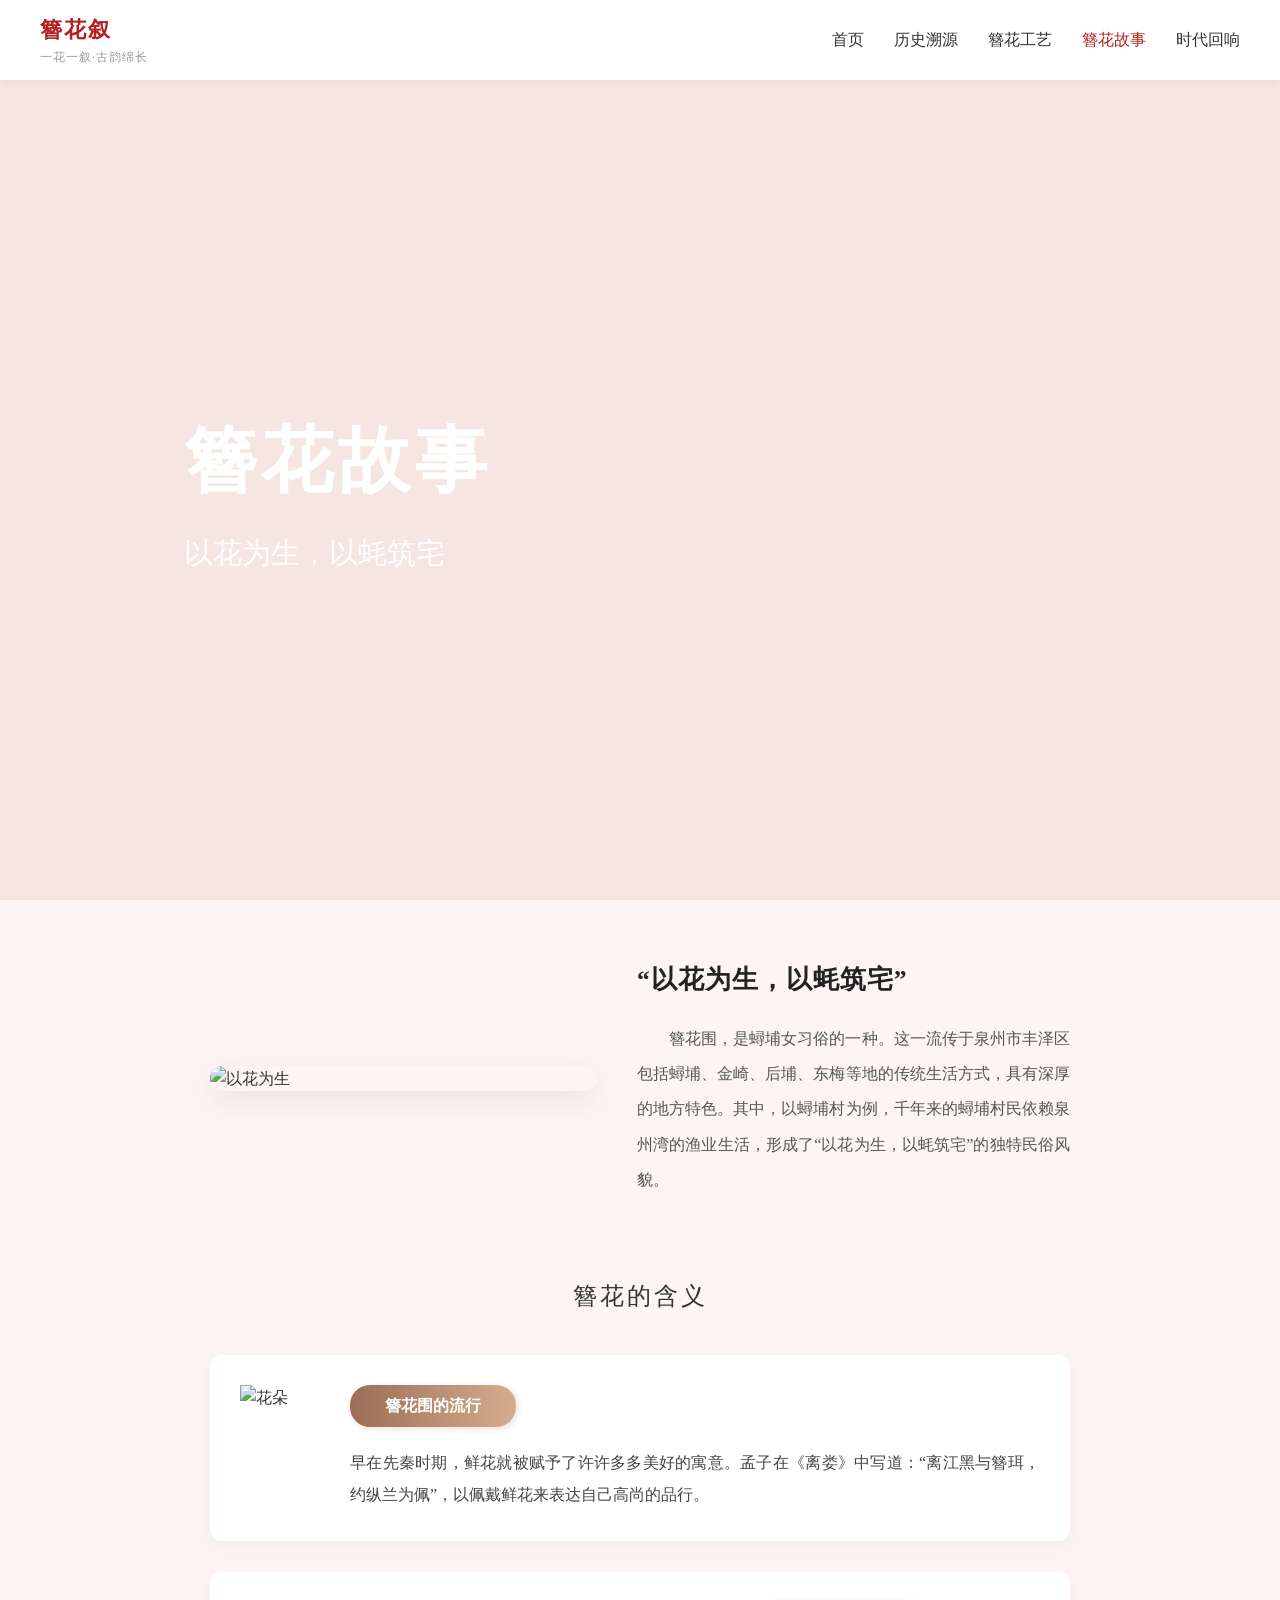
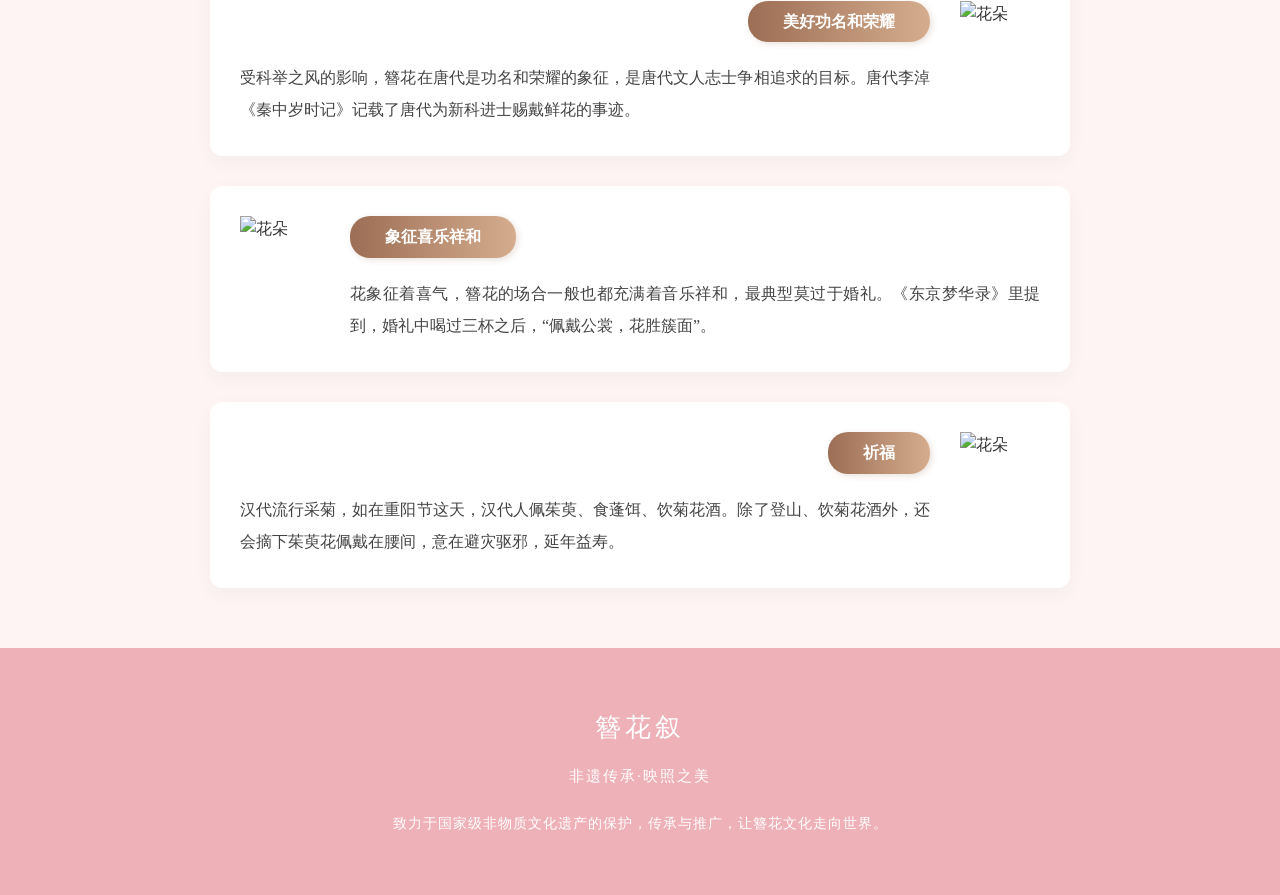
==== inheritor.html @ c37d75ae "Add files via upload" ====
<!DOCTYPE html>
<html lang="zh-CN">
<head>
    <meta charset="UTF-8">
    <meta name="viewport" content="width=device-width, initial-scale=1.0">
    <title>簪花故事 - 簪花叙</title>
    <link rel="stylesheet" href="style.css">
</head>
<body class="page-inheritor">
    <!-- ================= 顶部导航栏 ================= -->
    <header class="top-nav">
        <div class="nav-container">
            <div class="logo-area">
                <div class="logo-text">
                    <h1>簪花叙</h1>
                    <span>一花一叙·古韵绵长</span>
                </div>
            </div>
            <nav class="nav-links">
                <a href="index.html">首页</a>
                <a href="history.html">历史溯源</a>
                <a href="process.html">簪花工艺</a>
                <a href="inheritor.html" class="active">簪花故事</a>
                <a href="gallery.html">时代回响</a>
            </nav>
        </div>
    </header>

    <!-- ================= 首屏主视觉 (Hero) ================= -->
    <section class="hero-section">
        <div class="hero-bg"></div>
        <div class="hero-content">
            <div class="hero-text">
                <h1>簪花故事</h1>
                <h2>以花为生，以蚝筑宅</h2>
            </div>
        </div>
    </section>

    <!-- ================= 簪花故事主内容区 ================= -->
    <div class="story-container">
        <!-- 顶部介绍区 (左图右文) -->
        <div class="story-intro">
            <div class="intro-img">
                <img src="images/以花为生.jpg" alt="以花为生">
            </div>
            <div class="intro-text">
                <h2>“以花为生，以蚝筑宅”</h2>
                <p>簪花围，是蟳埔女习俗的一种。这一流传于泉州市丰泽区包括蟳埔、金崎、后埔、东梅等地的传统生活方式，具有深厚的地方特色。其中，以蟳埔村为例，千年来的蟳埔村民依赖泉州湾的渔业生活，形成了“以花为生，以蚝筑宅”的独特民俗风貌。</p>
            </div>
        </div>

        <!-- 中间居中标题（改用独立类 story-subtitle） -->
        <h2 class="story-subtitle">簪花的含义</h2>

        <!-- 含义卡片列表（仅一层 meaning-list） -->
        <div class="meaning-list">
            <!-- 卡片 1 -->
            <div class="meaning-card">
                <div class="card-content">
                    <div class="card-icon">
                        <img src="images/花1.jpg" alt="花朵">
                    </div>
                    <div class="card-text">
                        <div class="card-badge">簪花围的流行</div>
                        <p>早在先秦时期，鲜花就被赋予了许许多多美好的寓意。孟子在《离娄》中写道：“离江黑与簪珥，约纵兰为佩”，以佩戴鲜花来表达自己高尚的品行。</p>
                    </div>
                </div>
            </div>

            <!-- 卡片 2 -->
            <div class="meaning-card">
                <div class="card-content">
                    <div class="card-icon">
                        <img src="images/花2.jpg" alt="花朵">
                    </div>
                    <div class="card-text">
                        <div class="card-badge">美好功名和荣耀</div>
                        <p>受科举之风的影响，簪花在唐代是功名和荣耀的象征，是唐代文人志士争相追求的目标。唐代李淖《秦中岁时记》记载了唐代为新科进士赐戴鲜花的事迹。</p>
                    </div>
                </div>
            </div>

            <!-- 卡片 3 -->
            <div class="meaning-card">
                <div class="card-content">
                    <div class="card-icon">
                        <img src="images/花1.jpg" alt="花朵">
                    </div>
                    <div class="card-text">
                        <div class="card-badge">象征喜乐祥和</div>
                        <p>花象征着喜气，簪花的场合一般也都充满着音乐祥和，最典型莫过于婚礼。《东京梦华录》里提到，婚礼中喝过三杯之后，“佩戴公裳，花胜簇面”。</p>
                    </div>
                </div>
            </div>

            <!-- 卡片 4 -->
            <div class="meaning-card">
                <div class="card-content">
                    <div class="card-icon">
                        <img src="images/花2.jpg" alt="花朵">
                    </div>
                    <div class="card-text">
                        <div class="card-badge">祈福</div>
                        <p>汉代流行采菊，如在重阳节这天，汉代人佩茱萸、食蓬饵、饮菊花酒。除了登山、饮菊花酒外，还会摘下茱萸花佩戴在腰间，意在避灾驱邪，延年益寿。</p>
                    </div>
                </div>
            </div>
        </div>
    </div>
    <!-- .story-container 到此闭合 -->

    <!-- ================= 底部信息栏 ================= -->
    <footer class="normal-footer">
        <div class="footer-inner">
            <h2 class="footer-logo">簪花叙</h2>
            <p class="footer-slogan">非遗传承·映照之美</p>
            <p class="footer-copy">致力于国家级非物质文化遗产的保护，传承与推广，让簪花文化走向世界。</p>
        </div>
    </footer>
</body>
</html>
---- style.css ----
/* ================= 根变量 ================= */
:root {
    --primary-red: #b32222;
    --primary-hover: #8c1a1a;
    --bg-page: #fdfbf7;
    --bg-light: #f9f5ef;
    --text-main: #333333;
    --text-light: #666666;
    --border-color: #e8dcc8;
    --placeholder-gray: #e0e0e0;
}

/* ================= 全局重置 ================= */
*,
*::before,
*::after {
    margin: 0;
    padding: 0;
    box-sizing: border-box;
}

body {
    background-color: var(--bg-page);
    color: var(--text-main);
    line-height: 1.6;
    height: 100vh;
    overflow-y: scroll;
    scroll-snap-type: y mandatory;
    scroll-behavior: smooth;
}

/* 隐藏滚动条 */
body::-webkit-scrollbar,
html::-webkit-scrollbar {
    display: none;
}
body,
html {
    -ms-overflow-style: none;
    scrollbar-width: none;
}

a {
    text-decoration: none;
    color: inherit;
}
ul {
    list-style: none;
}

.placeholder-img {
    background-color: var(--placeholder-gray);
    border-radius: 8px;
    overflow: hidden;
}

/* ================= 页面专属背景（隔离，避免互相覆盖） ================= */
body.page-history {
    background-color: #fcf6f6;
    color: #333;
}
body.page-process {
    background-color: #fef8f8;
    line-height: 1.8;
}
body.page-inheritor {
    background-color: #fef4f4;
}
body.page-gallery {
    background-color: #fdfbf7;
}

/* ================= 顶部导航栏 ================= */
.top-nav {
    position: fixed;
    top: 0;
    left: 0;
    width: 100%;
    background-color: #fff;
    box-shadow: 0 2px 10px rgba(0, 0, 0, 0.05);
    z-index: 1000;
}

.nav-container {
    max-width: 1400px;
    margin: 0 auto;
    height: 80px;
    display: flex;
    justify-content: space-between;
    align-items: center;
    padding: 0 40px;
}

.logo-area {
    display: flex;
    align-items: center;
    gap: 12px;
}

.logo-text h1 {
    font-size: 1.4rem;
    color: var(--primary-red);
    letter-spacing: 2px;
    font-family: 'STXingkai', 'KaiTi', serif;
}
.logo-text span {
    font-size: 0.75rem;
    color: #999;
    display: block;
    letter-spacing: 1px;
}

.nav-links {
    display: flex;
    gap: 30px;
}
.nav-links a {
    font-size: 1rem;
    color: #333;
    transition: color 0.3s;
    position: relative;
}
.nav-links a:hover,
.nav-links a.active {
    color: var(--primary-red);
}
.nav-links a::after {
    content: '';
    position: absolute;
    bottom: -5px;
    left: 50%;
    transform: translateX(-50%);
    width: 0;
    height: 2px;
    background-color: var(--primary-red);
    transition: width 0.3s;
}
.nav-links a:hover::after {
    width: 100%;
}

/* ============ 通用首屏 ============ */
.hero-section {
    height: 100vh;
    width: 100%;
    position: relative;
    padding-top: 80px;
    display: flex;
    align-items: center;
    background-color: #f5e6e1;
    overflow: hidden;
}
.hero-bg {
    position: absolute;
    top: 0;
    left: 0;
    width: 100%;
    height: 100%;
    background-size: cover;
    background-position: center;
    z-index: 1;
}
.hero-content {
    position: relative;
    z-index: 2;
    max-width: 1400px;
    margin: 0 auto;
    width: 100%;
    padding: 0 40px;
}
.hero-text {
    max-width: 500px;
    margin-left: 12%;
}
.hero-text h1 {
    font-size: 4.5rem;
    color: #ffffff;
    letter-spacing: 5px;
    margin-bottom: 10px;
    font-family: 'STXingkai', 'KaiTi', serif;
}
.hero-text h2 {
    font-size: 1.8rem;
    color: #ffffff;
    font-weight: normal;
}

/* ============ 各页面背景 ============ */
.page-index .hero-bg {
    background-image: url('images/首页.jpg');
}
.page-history .hero-bg {
    background-image: url('images/历史溯源.jpg');
}
.page-process .hero-bg {
    background-image: url('images/簪花工艺.jpg');
}
.page-inheritor .hero-bg {
    background-image: url('images/簪花故事.jpg');
}
.page-gallery .hero-bg {
    background-image: url('images/时代回响.jpg');
}

/* ================= 通用模块布局 ================= */
.section-container {
    max-width: 1200px;
    margin: 0 auto;
    padding: 30px 20px 100px 20px;
}
.bg-light {
    background-color: var(--bg-light);
    max-width: 100%;
}

/* 菱形装饰标题（通用） */
.section-title {
    display: flex;
    align-items: center;
    justify-content: center;
    gap: 15px;
    margin-bottom: 60px;
}
.section-header .section-title.left-align {
    justify-content: flex-start;
    margin-bottom: 40px;
}
.section-title h2 {
    margin: 0;
    font-size: 2rem;
    color: var(--text-main);
    letter-spacing: 3px;
    font-weight: normal;
}
.deco-line {
    width: 80px;
    height: 1px;
    background-color: var(--border-color);
    position: relative;
}
.deco-line::after {
    content: '◇';
    position: absolute;
    top: 50%;
    color: var(--border-color);
    font-size: 14px;
    transform: translateY(-50%);
}
.section-title .deco-line:first-child::after {
    right: 0;
}
.section-title .deco-line:last-child::after {
    left: 0;
}

/* 通用 section-header（仅用于首页/历史页等非 gallery 区） */
.section-header {
    display: flex;
    justify-content: space-between;
    align-items: flex-end;
}
.more-link {
    color: var(--primary-red);
    font-size: 0.95rem;
    margin-bottom: 40px;
}
.more-link:hover {
    text-decoration: underline;
}

/* ================= 首页：画面 A 簪花展示 ================= */
.display-section {
    display: flex;
    flex-direction: column;
    justify-content: center;
    align-items: center;
    min-height: 100vh;
    padding: 100px 20px 60px;
    background-color: #fcfbf9;
    scroll-snap-align: start;
}
.display-text {
    width: 100%;
    max-width: 1000px;
    margin-bottom: 50px;
    padding-left: 20px;
    border-left: 3px solid #d8a7b1;
}
.display-text p {
    font-size: 1.4rem;
    color: #333;
    line-height: 2;
    letter-spacing: 1px;
}
.display-images {
    display: flex;
    justify-content: space-between;
    gap: 40px;
    width: 100%;
    max-width: 1000px;
}
.display-box {
    flex: 1;
    height: 300px;
    background-color: #fff;
    border: 1px solid #e0e0e0;
    box-shadow: 0 10px 25px rgba(0, 0, 0, 0.03);
    overflow: hidden;
    transition: transform 0.3s;
}
.display-box:hover {
    transform: translateY(-5px);
}
.display-box img {
    width: 100%;
    height: 100%;
    object-fit: cover;
}

/* ================= 首页：画面 B 簪花简介 ================= */
.intro-section {
    min-height: 100vh;
    display: flex;
    flex-direction: column;
    justify-content: center;
    padding: 100px 20px 60px;
    background-color: #fcfbf9;
    scroll-snap-align: start;
}
.intro-content {
    display: flex;
    justify-content: center;
    align-items: center;
    gap: 60px;
    width: 100%;
    max-width: 1000px;
    margin: 0 auto;
}
.intro-section .intro-text {
    flex: 1.2;
    background-color: rgba(255, 255, 255, 0.6);
    padding: 40px;
    border-radius: 12px;
    backdrop-filter: blur(5px);
}
.intro-section .intro-text p {
    font-size: 1.15rem;
    color: #444;
    line-height: 2.2;
    text-align: justify;
    text-indent: 2em;
    border-left: 4px solid var(--primary-red);
    padding-left: 20px;
}
.intro-section .intro-img {
    flex: 0.3;
    max-width: 280px;
    display: flex;
    justify-content: flex-end;
    align-items: center;
}
.intro-section .intro-img img {
    width: 100%;
    height: auto;
    display: block;
    border-radius: 12px;
    box-shadow: 0 10px 30px rgba(0, 0, 0, 0.12);
}

/* ================= 历史溯源页面 ================= */

/* 页面统一大标题 */
.main-title {
    font-size: 2.2rem;
    font-weight: normal;
    color: #222;
    margin-bottom: 40px;
    letter-spacing: 2px;
    padding: 0 20px;
}

/* 历史渊源 */
.origin-wrap {
    max-width: 1200px;
    margin: 0 auto 80px auto;
    display: grid;
    grid-template-columns: 1fr 320px;
    gap: 40px;
    padding: 0 20px;
    align-items: start;
}
.origin-text p {
    font-size: 1.35rem;
    line-height: 2;
    color: #333;
}
.origin-pic {
    text-align: center;
}
.origin-pic img {
    width: 100%;
    border-radius: 4px;
}
.pic-desc {
    display: block;
    margin-top: 14px;
    color: #222;
    font-size: 1.35rem;
}

/* 横向波浪时间轴 */
.wave-timeline {
    position: relative;
    width: 100%;
    max-width: 1200px;
    margin: 60px auto;
    padding-top: 40px;
}
.wave-line-bg {
    position: absolute;
    top: 0;
    left: 0;
    width: 100%;
    height: 100px;
    z-index: 0;
}
.wave-cards {
    display: flex;
    justify-content: space-between;
    gap: 15px;
    position: relative;
    z-index: 1;
    padding-top: 40px;
}
.wave-card {
    flex: 1;
    position: relative;
    display: flex;
    flex-direction: column;
    align-items: center;
    transition: transform 0.3s;
}
.wave-card:nth-child(even) {
    margin-top: 40px;
}
.wave-card:hover {
    transform: translateY(-5px);
}
.wave-num {
    width: 30px;
    height: 30px;
    background-color: #8c472d;
    color: #fff;
    border-radius: 50%;
    display: flex;
    justify-content: center;
    align-items: center;
    font-size: 0.9rem;
    font-weight: bold;
    margin-bottom: -15px;
    z-index: 3;
    box-shadow: 0 0 0 4px #fdf5f2;
}
.wave-content {
    background-color: #fff;
    border-radius: 12px;
    padding: 25px 15px 15px;
    width: 100%;
    box-shadow: 0 10px 30px rgba(0, 0, 0, 0.04);
    border: 1px solid #f0e6e1;
    text-align: center;
}
.wave-content h4 {
    color: #8c472d;
    font-size: 1rem;
    margin-bottom: 5px;
}
.wave-content h5 {
    color: #333;
    font-size: 0.9rem;
    font-weight: normal;
    margin-bottom: 10px;
}
.wave-content p {
    font-size: 0.8rem;
    color: #777;
    line-height: 1.6;
    text-align: left;
}
.wave-img {
    width: 120px !important;
    height: 120px !important;
    max-width: 120px !important;
    max-height: 120px !important;
    object-fit: cover;
    border-radius: 50%;
    border: 4px solid #fff;
    box-shadow: 0 6px 15px rgba(0, 0, 0, 0.1);
    margin-top: 20px;
    display: block;
    transition: transform 0.3s;
}
.wave-card:hover .wave-img {
    transform: scale(1.08);
}

/* 历代特色 */
.feature-container {
    max-width: 1200px;
    margin: 0 auto;
    padding: 60px 0;
}
.card-wrap {
    display: grid;
    grid-template-columns: 1fr 1fr;
    gap: 24px;
    padding: 0 20px;
    width: 100%;
}
.feature-grid {
    display: grid;
    grid-template-columns: repeat(2, 1fr);
    gap: 30px;
}
.feature-card {
    background-color: #ffffff;
    border-radius: 10px;
    overflow: hidden;
    box-shadow: 0 8px 25px rgba(0, 0, 0, 0.03);
    transition: transform 0.3s ease, box-shadow 0.3s ease;
}
.feature-card:hover {
    transform: translateY(-5px);
    box-shadow: 0 12px 30px rgba(0, 0, 0, 0.06);
}
.card-header {
    background-color: #f3b6b6;
    color: #ffffff;
    font-size: 1.2rem;
    font-weight: bold;
    padding: 12px 20px;
    letter-spacing: 1px;
}
.card-body {
    padding: 20px;
}
.card-body img {
    width: 100%;
    height: 400px;
    object-fit: cover;
    border-radius: 4px;
    margin-bottom: 20px;
    display: block;
    filter: brightness(1.02);
}
.card-desc {
    font-size: 0.9rem;
    color: #555;
    margin-bottom: 15px;
    text-align: justify;
}
.card-list {
    list-style: none;
    padding-left: 0;
}
.card-list li {
    font-size: 0.9rem;
    color: #666;
    margin-bottom: 8px;
    position: relative;
    padding-left: 15px;
}
.card-list li::before {
    content: '';
    position: absolute;
    left: 0;
    top: 50%;
    transform: translateY(-50%);
    width: 4px;
    height: 4px;
    background-color: #333;
    border-radius: 50%;
}

/* ================= 簪花工艺页面 ================= */
.craft-container {
    max-width: 900px;
    margin: 0 auto;
    padding: 60px 20px;
    background-color: #fef8f8;
}
.craft-header {
    margin-bottom: 60px;
}
.craft-header h1 {
    font-size: 1.6rem;
    font-weight: bold;
    color: #222;
    margin-bottom: 20px;
}
.craft-header p {
    font-size: 0.95rem;
    color: #666;
    text-align: justify;
}
.craft-steps {
    display: flex;
    flex-direction: column;
    gap: 60px;
    margin-bottom: 100px;
}
.step-row {
    display: flex;
    align-items: center;
    gap: 40px;
}
.step-img {
    flex: 1;
    border: 1px solid #f0e6e6;
    box-shadow: 0 4px 15px rgba(0, 0, 0, 0.02);
    border-radius: 4px;
    overflow: hidden;
}
.step-img img {
    width: 100%;
    height: auto;
    display: block;
}
.step-text {
    flex: 1;
}
.step-text h3 {
    font-size: 1.2rem;
    color: #333;
    margin-bottom: 15px;
    display: flex;
    align-items: center;
    gap: 10px;
    font-weight: normal;
}
.step-text .num {
    display: inline-flex;
    justify-content: center;
    align-items: center;
    width: 28px;
    height: 28px;
    background-color: #fff;
    border: 1px solid #8c472d;
    color: #8c472d;
    border-radius: 50%;
    font-size: 0.9rem;
    font-weight: bold;
}
.step-text p {
    font-size: 1rem;
    color: #444;
}
.step-row.reverse {
    flex-direction: row-reverse;
}
.craft-materials {
    margin-top: 80px;
}
.materials-title {
    display: flex;
    align-items: center;
    justify-content: center;
    gap: 20px;
    margin-bottom: 30px;
}
.materials-title h2 {
    font-size: 1.4rem;
    font-weight: normal;
    color: #333;
}
.materials-title .line {
    width: 60px;
    height: 1px;
    background-color: #d8c8c8;
}
.materials-desc {
    font-size: 0.95rem;
    color: #666;
    text-align: justify;
    margin-bottom: 40px;
}
.materials-grid {
    display: grid;
    grid-template-columns: repeat(3, 1fr);
    gap: 20px;
}
.mat-item {
    background-color: #fff;
    border: 1px solid #f0e6e6;
    border-radius: 6px;
    overflow: hidden;
    text-align: center;
    box-shadow: 0 4px 15px rgba(0, 0, 0, 0.02);
}
.mat-item img {
    width: 100%;
    height: 150px;
    object-fit: cover;
    display: block;
    border-bottom: 1px solid #f0e6e6;
}
.mat-item p {
    padding: 12px 0;
    font-size: 0.9rem;
    color: #555;
}

/* ================= 簪花故事页面 ================= */
.story-container {
    max-width: 900px;
    margin: 0 auto;
    padding: 60px 20px;
}
.story-intro {
    display: flex;
    gap: 40px;
    margin-bottom: 80px;
    align-items: center;
}
.story-intro .intro-img {
    flex: 0 0 45%;
    box-shadow: 0 10px 30px rgba(0, 0, 0, 0.08);
    border-radius: 12px;
    overflow: hidden;
}
.story-intro .intro-img img {
    width: 100%;
    height: auto;
    display: block;
}
.story-intro .intro-text {
    flex: 1;
}
.story-intro .intro-text h2 {
    font-size: 1.6rem;
    color: #222;
    margin-bottom: 20px;
    font-weight: bold;
    letter-spacing: 1px;
}
.story-intro .intro-text p {
    font-size: 1rem;
    color: #555;
    text-align: justify;
    line-height: 2.2;
    text-indent: 2em;
}

/* 簪花故事页居中标题（独立类，避免污染通用 .section-title） */
.story-subtitle {
    text-align: center;
    font-size: 1.5rem;
    font-weight: normal;
    color: #333;
    margin-bottom: 40px;
    letter-spacing: 3px;
}

.meaning-list {
    display: flex;
    flex-direction: column;
    gap: 30px;
}
.meaning-card {
    background-color: #fff;
    border-radius: 12px;
    padding: 30px;
    box-shadow: 0 6px 20px rgba(0, 0, 0, 0.04);
    transition: transform 0.3s;
}
.meaning-card:hover {
    transform: translateY(-3px);
}
.card-content {
    display: flex;
    align-items: flex-start;
    gap: 30px;
}
.card-text {
    flex: 1;
    display: flex;
    flex-direction: column;
    align-items: flex-start;
}
.card-icon {
    flex: 0 0 80px;
    display: flex;
    justify-content: center;
}
.card-icon img {
    width: 80px;
    height: auto;
    object-fit: contain;
}
.card-badge {
    display: inline-block;
    background: linear-gradient(90deg, #9c6e55 0%, #d5ad8e 100%);
    color: #fff;
    padding: 8px 35px;
    border-radius: 20px;
    font-size: 1rem;
    font-weight: bold;
    margin-bottom: 20px;
    box-shadow: 2px 2px 6px rgba(156, 110, 85, 0.2);
}
.card-content p {
    font-size: 1rem;
    color: #444;
    text-align: justify;
    line-height: 2;
    width: 100%;
}
.meaning-card:nth-child(even) .card-content {
    flex-direction: row-reverse;
}
.meaning-card:nth-child(even) .card-text {
    align-items: flex-end;
}
.meaning-card:nth-child(even) .card-content p {
    text-align: justify;
}

/* ================= 时代回响页面 ================= */

/* 文化体验活动 */
#activity {
    background-image: url('images/背景.jpg');
    background-size: cover;
    background-position: center;
    background-repeat: no-repeat;
    background-color: var(--bg-page);
    width: 100%;
    min-height: 100vh;
    display: flex;
    flex-direction: column;
    justify-content: center;
    align-items: center;
    padding-top: 120px;
    padding-bottom: 60px;
    scroll-snap-align: start;
    max-width: 100%;
}
#activity .activity-grid {
    width: 90%;
    max-width: 1200px;
    margin: 0 auto;
}
#activity .section-title h2 {
    text-shadow: 2px 2px 4px rgba(255, 255, 255, 0.8);
}
.activity-grid {
    display: grid;
    grid-template-columns: repeat(4, 1fr);
    gap: 20px;
}
.activity-card {
    background-color: rgba(255, 255, 255, 0.85);
    backdrop-filter: blur(10px);
    border-radius: 8px;
    overflow: hidden;
    box-shadow: 0 8px 25px rgba(0, 0, 0, 0.08);
    transition: transform 0.3s;
    border: 1px solid rgba(255, 255, 255, 0.5);
}
.activity-card:hover {
    transform: translateY(-5px);
    background-color: rgba(255, 255, 255, 0.95);
}
.act-img {
    height: 180px;
    width: 100%;
    overflow: hidden;
    border-radius: 0;
}
.act-img img {
    width: 100%;
    height: 100%;
    object-fit: cover;
    object-position: center;
    display: block;
}
.activity-card h4 {
    padding: 20px 20px 10px;
    font-size: 1.1rem;
    color: var(--text-main);
}
.activity-card p {
    padding: 0 20px 20px;
    font-size: 0.9rem;
    color: var(--text-light);
}

/* 文化传承 / 花叙新章（合并重复定义，仅作用域在 .container 内） */
.container {
    max-width: 960px;
    margin: 0 auto;
    padding: 0 20px;
}
.section-block {
    background: none;
    padding: 60px 0;
    width: 100%;
    margin-bottom: 60px;
}
.section-block .wrap-container {
    width: 90%;
    max-width: 1200px;
    margin: 0 auto;
}
/* 时代回响页专用 section-header（覆盖通用 flex 布局） */
.container .section-header {
    display: flex;
    align-items: baseline;
    justify-content: flex-start;
    margin-bottom: 30px;
    padding-bottom: 10px;
    border-bottom: 1px solid #eee;
}
.container .main-title {
    font-size: 32px;
    font-weight: bold;
    color: #333;
    margin-right: 15px;
    margin-bottom: 0;
    letter-spacing: 2px;
    font-family: "Songti SC", "SimSun", serif;
    padding: 0;
}
.container .sub-title {
    font-size: 14px;
    color: #666;
    border-left: 2px solid #ddd;
    padding-left: 10px;
}
.content-row {
    display: flex;
    align-items: flex-start;
    gap: 30px;
    margin-bottom: 30px;
}
.image-col {
    flex: 1;
    min-width: 250px;
}
.content-img {
    width: 100%;
    height: auto;
    display: block;
    border-radius: 4px;
    object-fit: cover;
}
.text-col {
    flex: 1.5;
    font-size: 16px;
    text-align: justify;
    color: #555;
    line-height: 1.8;
}
.content-row.reverse {
    flex-direction: row-reverse;
}
.sub-heading {
    margin: 40px 0 20px 0;
}
.sub-heading h2 {
    font-size: 20px;
    font-weight: normal;
    color: #333;
    letter-spacing: 1px;
    font-family: "Songti SC", "SimSun", serif;
}
.divider {
    height: 1px;
    background-color: #eee;
    margin: 40px 0;
}

/* 花叙新章 */
.gallery-row {
    display: flex;
    gap: 15px;
    margin-bottom: 30px;
}
.gallery-item {
    flex: 1;
    overflow: hidden;
}
.gallery-item img {
    width: 100%;
    height: 200px;
    object-fit: cover;
    border-radius: 4px;
    display: block;
    transition: transform 0.3s ease;
}
.gallery-item img:hover {
    transform: scale(1.05);
}
.text-block.full-width {
    font-size: 16px;
    color: #555;
    text-align: justify;
    line-height: 1.8;
}

/* ================= 底部信息栏 ================= */
footer.normal-footer {
    width: 100%;
    max-width: 100%;
    margin: 0;
    padding: 60px 20px;
    background-color: #EEB1B8;
    position: relative;
    display: block;
    clear: both;
}
footer.normal-footer .footer-inner {
    max-width: 1200px;
    margin: 0 auto;
    display: flex;
    flex-direction: column;
    align-items: center;
    text-align: center;
    gap: 15px;
}
footer.normal-footer .footer-logo {
    font-size: 1.6rem;
    font-weight: normal;
    color: #ffffff;
    letter-spacing: 4px;
    margin: 0;
}
footer.normal-footer .footer-slogan {
    font-size: 0.95rem;
    color: #ffffff;
    letter-spacing: 2px;
    margin: 0;
}
footer.normal-footer .footer-copy {
    font-size: 0.85rem;
    color: #ffffff;
    margin-top: 10px;
    letter-spacing: 1px;
}
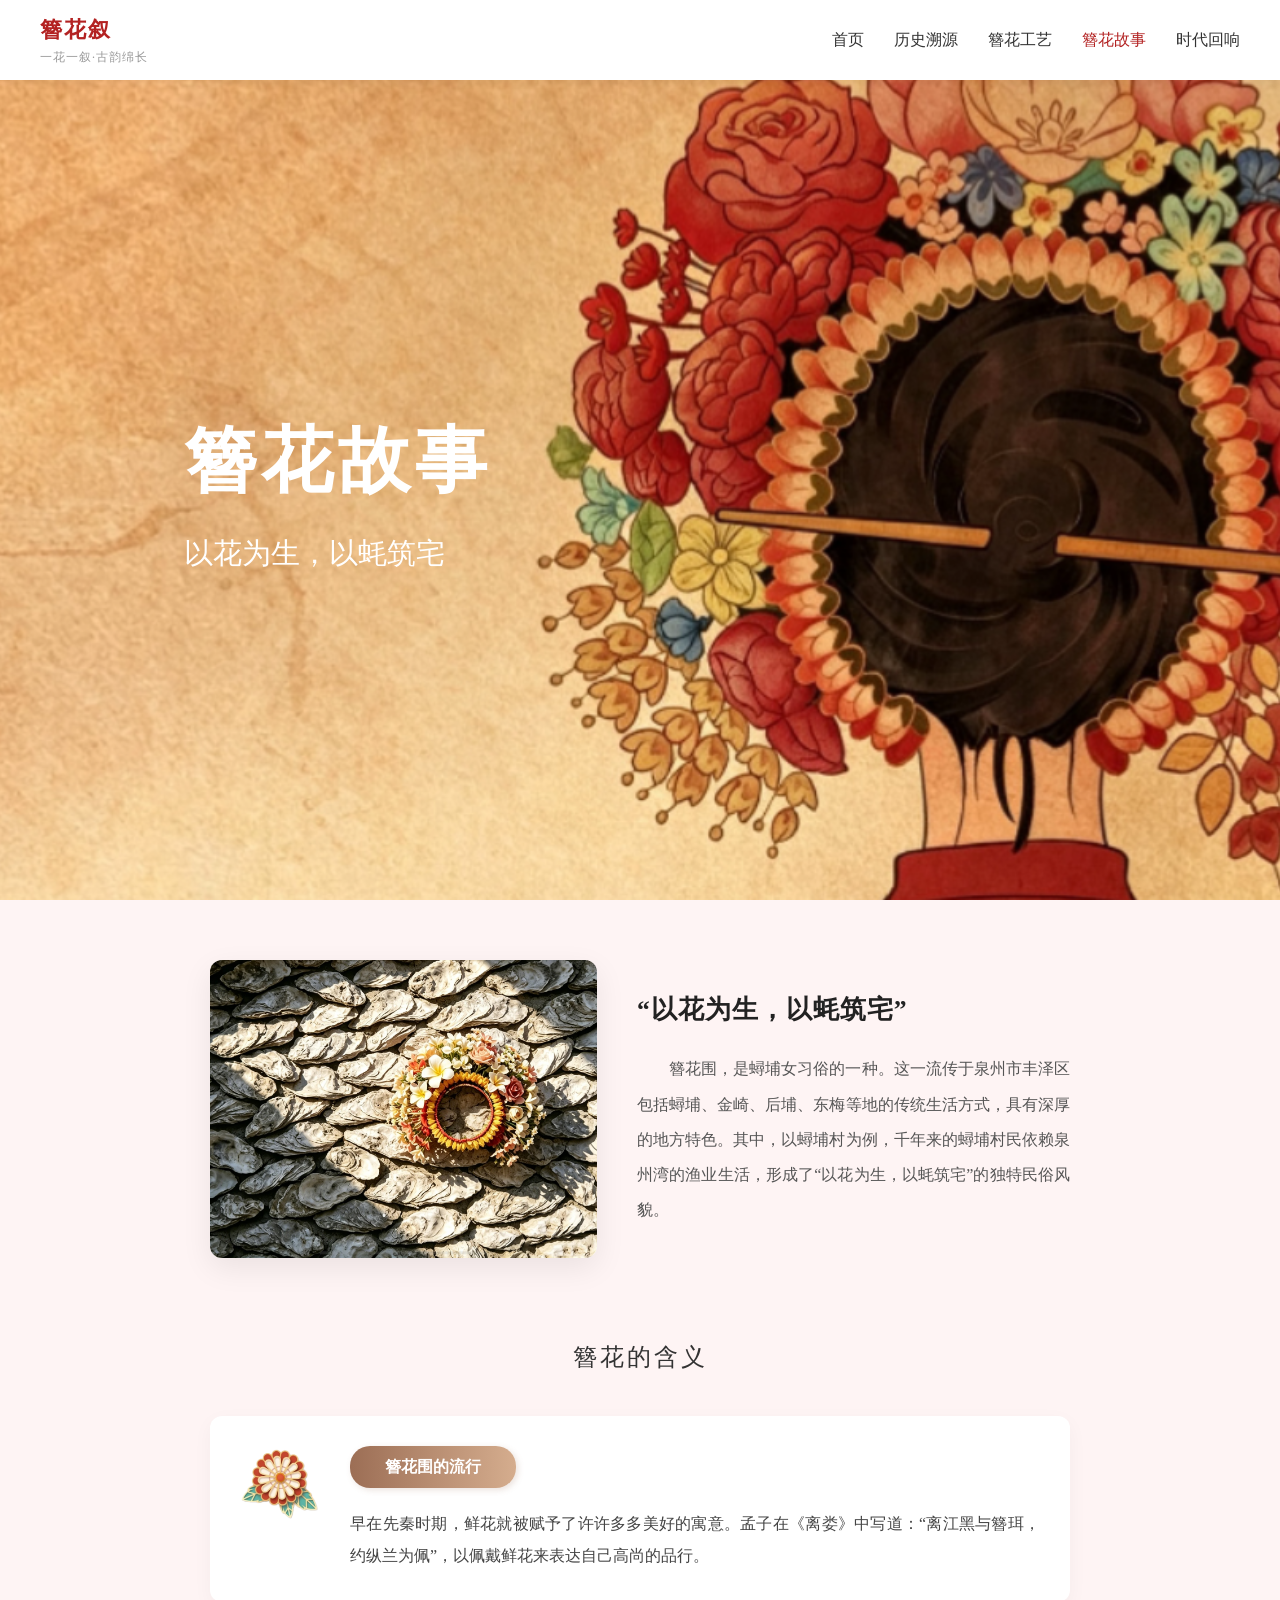
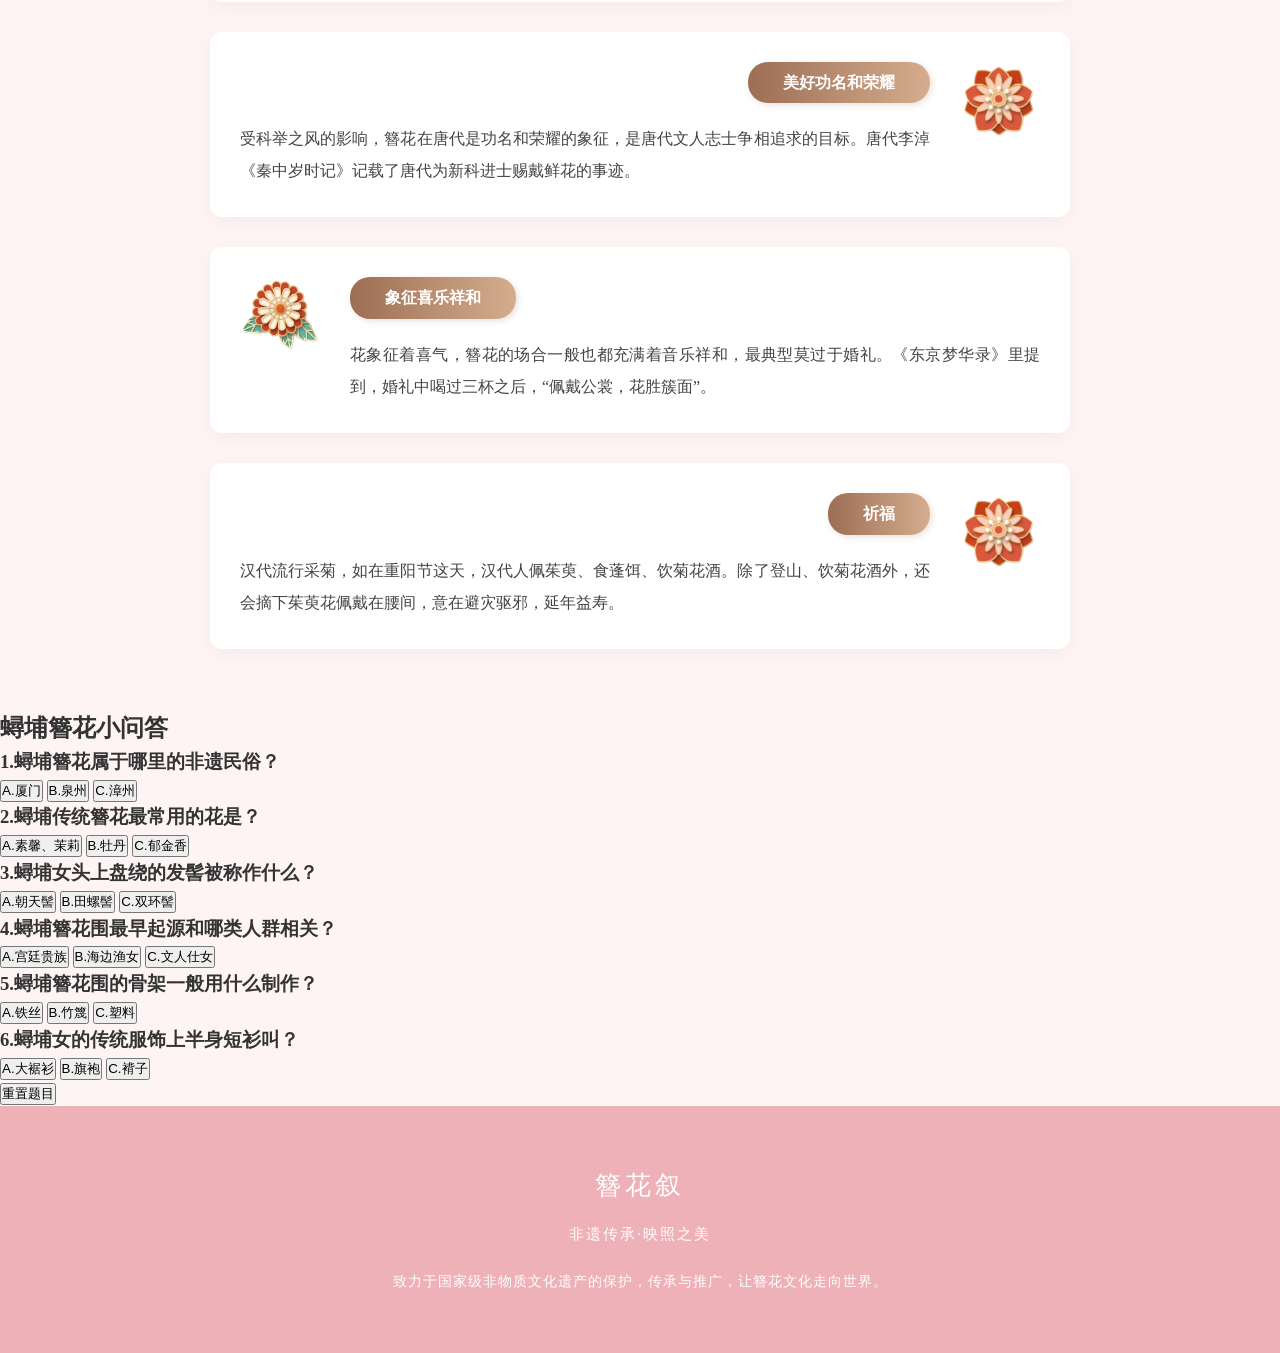
==== commit e2504de4: "Add files via upload" ====
--- a/inheritor.html
+++ b/inheritor.html
@@ -108,7 +108,63 @@
             </div>
         </div>
     </div>
-    <!-- .story-container 到此闭合 -->
+    
+        <section class="quiz-section">
+        <h2>蟳埔簪花小问答</h2>
+  
+        <div class="question">
+    <h3>1.蟳埔簪花属于哪里的非遗民俗？</h3>
+    <button class="option" data-ans="wrong">A.厦门</button>
+    <button class="option" data-ans="right">B.泉州</button>
+    <button class="option" data-ans="wrong">C.漳州</button>
+    <div class="result-text"></div>
+  </div>
+  
+  <div class="question">
+    <h3>2.蟳埔传统簪花最常用的花是？</h3>
+    <button class="option" data-ans="right">A.素馨、茉莉</button>
+    <button class="option" data-ans="wrong">B.牡丹</button>
+    <button class="option" data-ans="wrong">C.郁金香</button>
+    <div class="result-text"></div>
+  </div>
+  
+  <div class="question">
+    <h3>3.蟳埔女头上盘绕的发髻被称作什么？</h3>
+    <button class="option" data-ans="wrong">A.朝天髻</button>
+    <button class="option" data-ans="right">B.田螺髻</button>
+    <button class="option" data-ans="wrong">C.双环髻</button>
+    <div class="result-text"></div>
+  </div>
+  
+  <div class="question">
+    <h3>4.蟳埔簪花围最早起源和哪类人群相关？</h3>
+    <button class="option" data-ans="wrong">A.宫廷贵族</button>
+    <button class="option" data-ans="right">B.海边渔女</button>
+    <button class="option" data-ans="wrong">C.文人仕女</button>
+    <div class="result-text"></div>
+  </div>
+  
+  <div class="question">
+    <h3>5.蟳埔簪花围的骨架一般用什么制作？</h3>
+    <button class="option" data-ans="wrong">A.铁丝</button>
+    <button class="option" data-ans="right">B.竹篾</button>
+    <button class="option" data-ans="wrong">C.塑料</button>
+    <div class="result-text"></div>
+  </div>
+  
+  <div class="question">
+    <h3>6.蟳埔女的传统服饰上半身短衫叫？</h3>
+    <button class="option" data-ans="right">A.大裾衫</button>
+    <button class="option" data-ans="wrong">B.旗袍</button>
+    <button class="option" data-ans="wrong">C.褙子</button>
+    <div class="result-text"></div>
+  </div>
+
+  <button class="reset-btn">重置题目</button>
+</section>
+
+<script src="script.js"></script>
+
 
     <!-- ================= 底部信息栏 ================= -->
     <footer class="normal-footer">
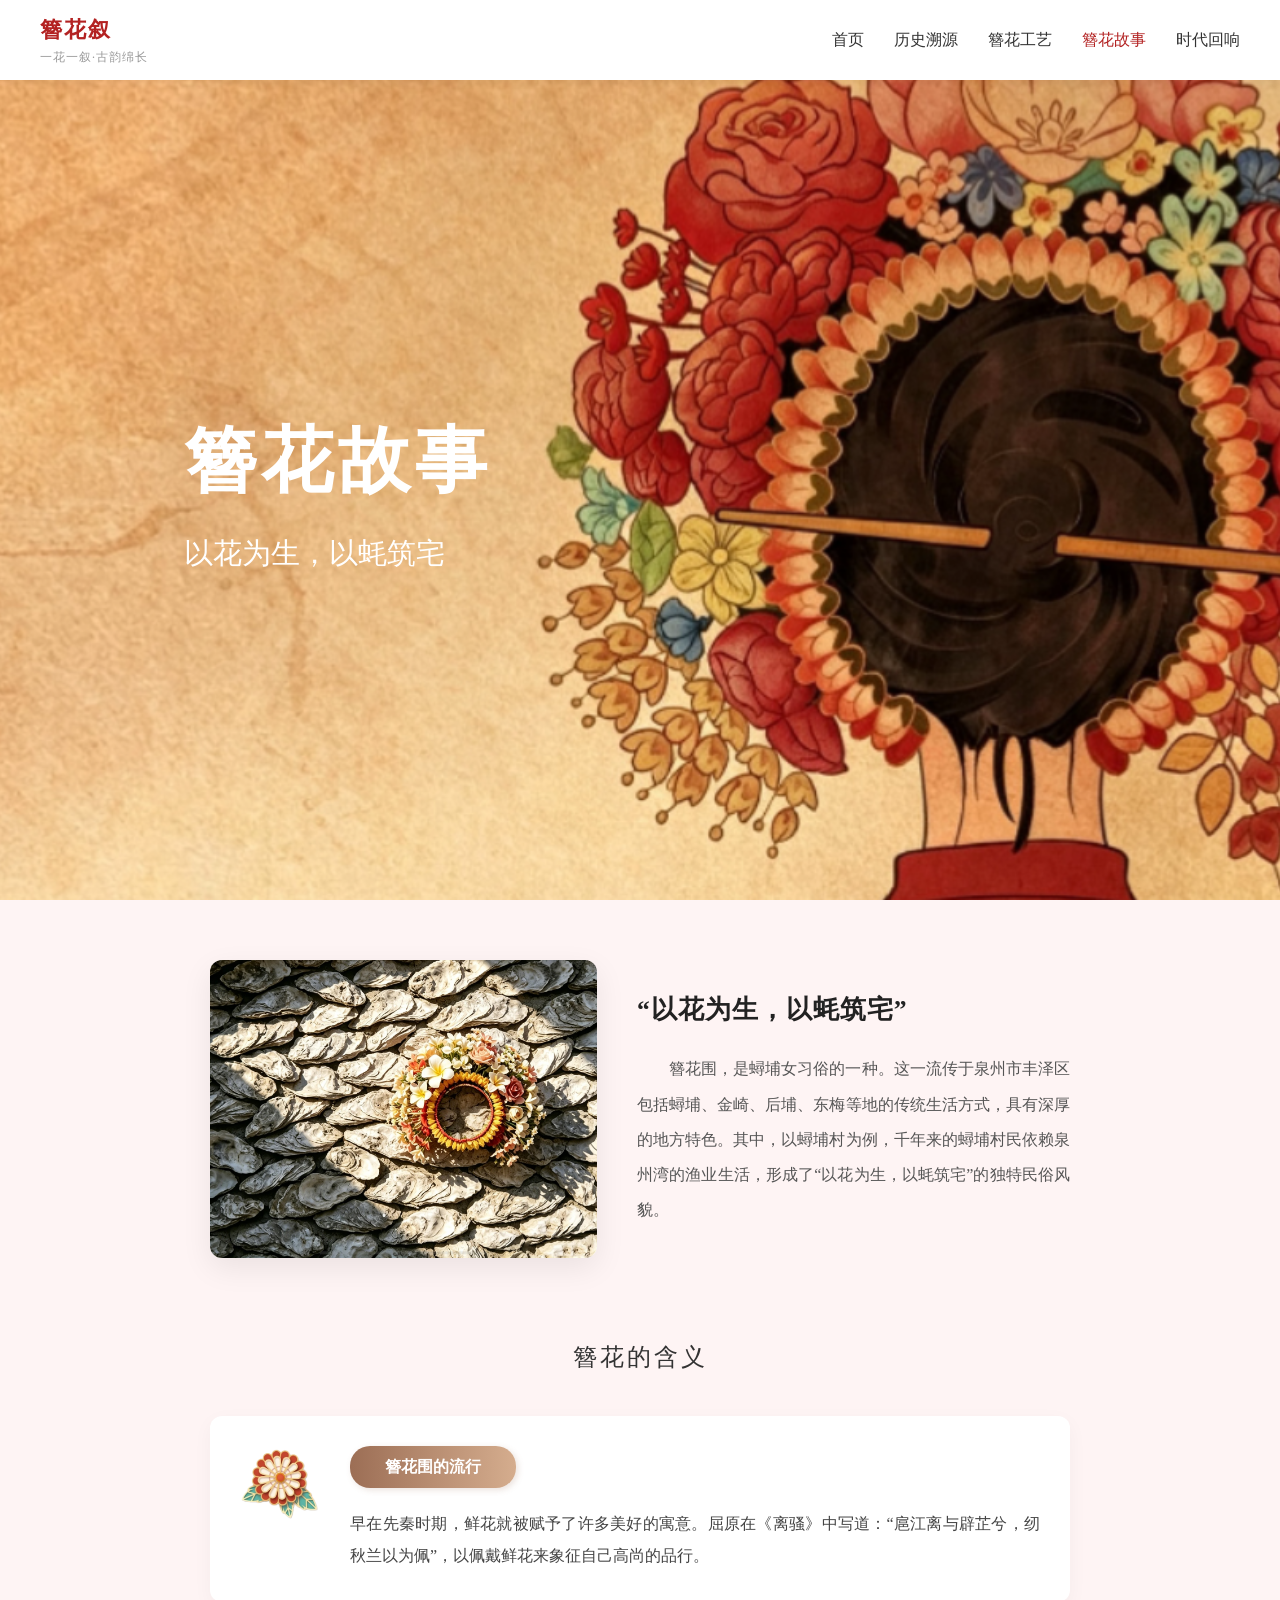
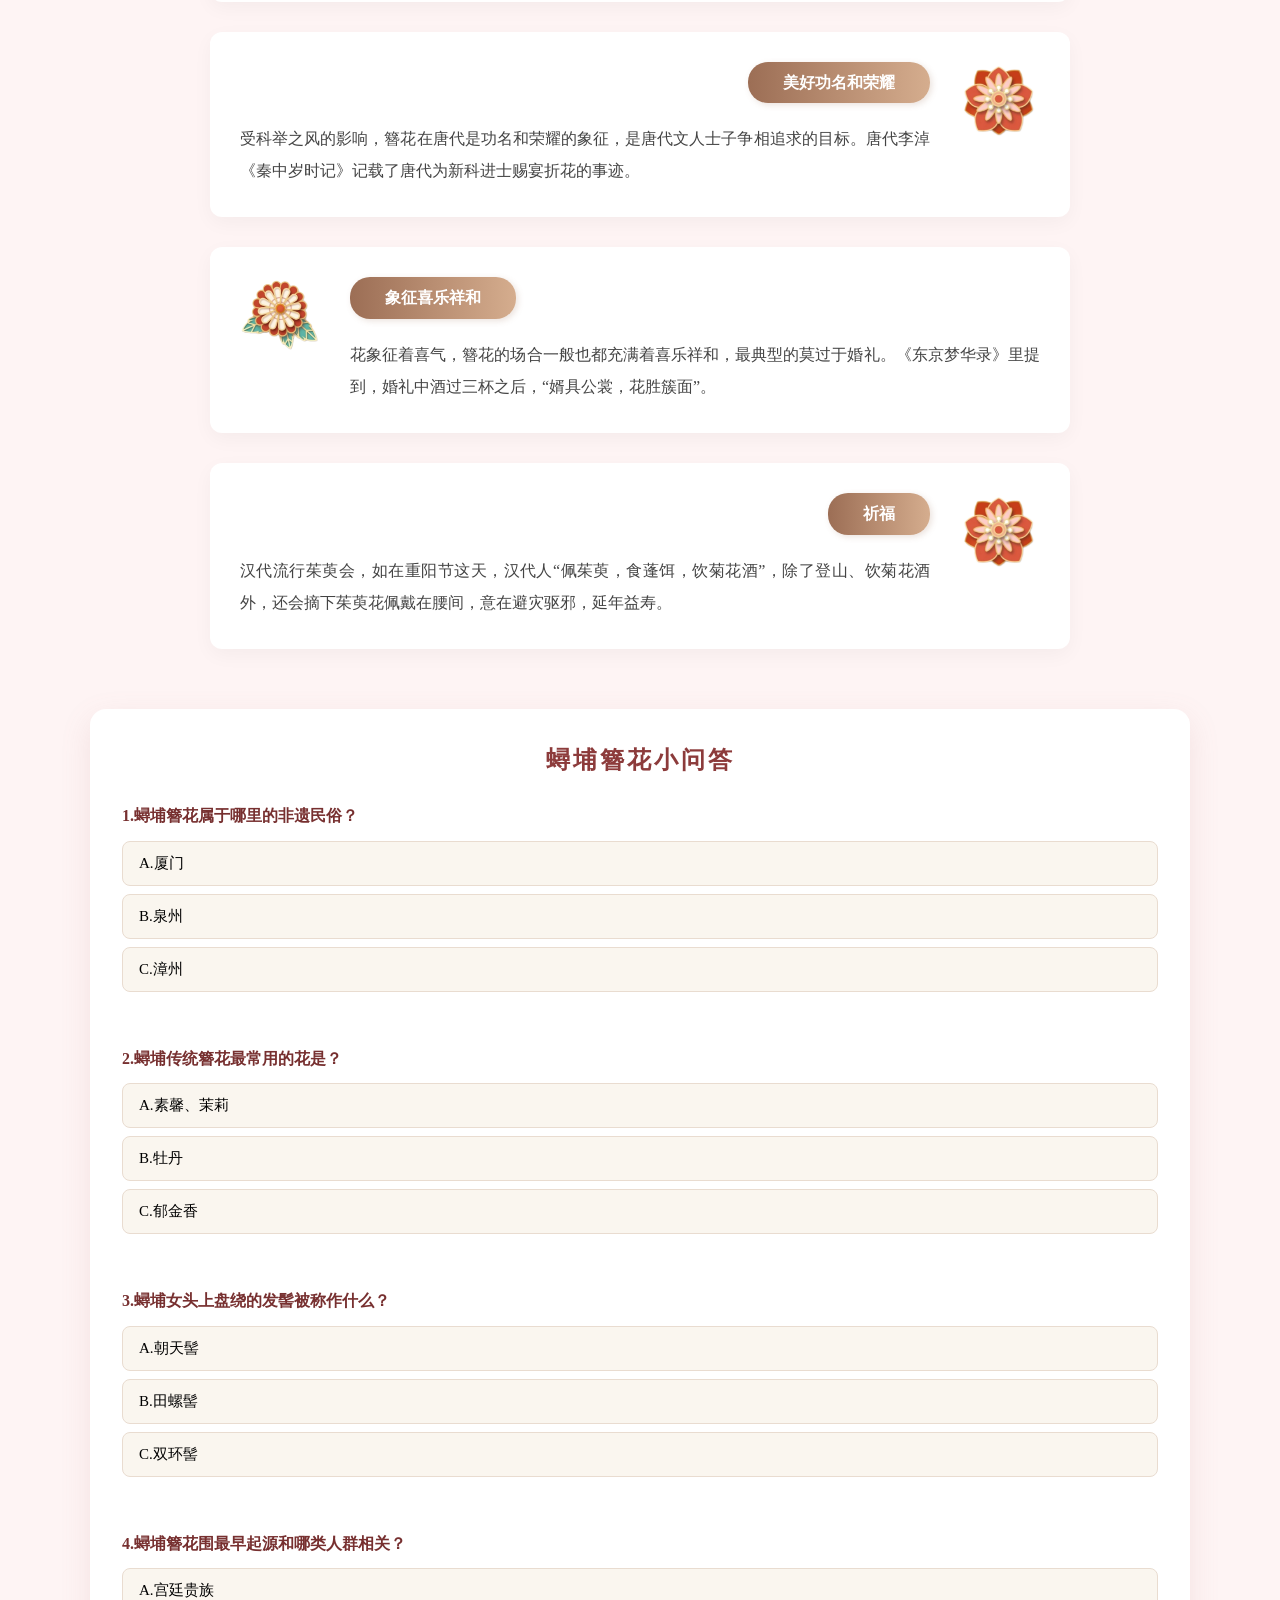
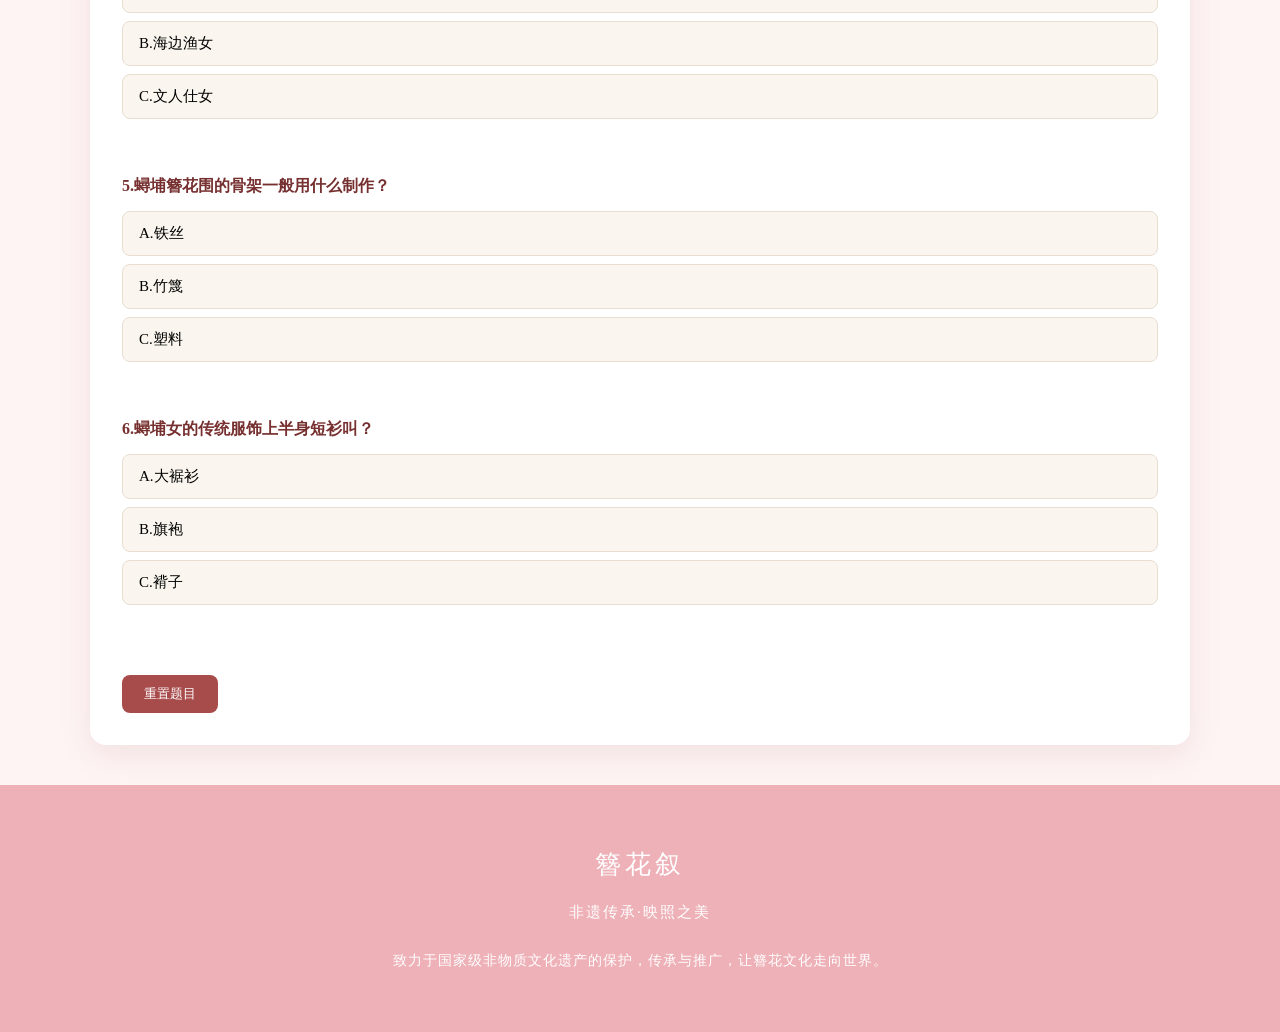
==== commit 0647c519: "Add files via upload" ====
--- a/inheritor.html
+++ b/inheritor.html
@@ -63,7 +63,7 @@
                     </div>
                     <div class="card-text">
                         <div class="card-badge">簪花围的流行</div>
-                        <p>早在先秦时期，鲜花就被赋予了许许多多美好的寓意。孟子在《离娄》中写道：“离江黑与簪珥，约纵兰为佩”，以佩戴鲜花来表达自己高尚的品行。</p>
+                        <p>早在先秦时期，鲜花就被赋予了许多美好的寓意。屈原在《离骚》中写道：“扈江离与辟芷兮，纫秋兰以为佩”，以佩戴鲜花来象征自己高尚的品行。</p>
                     </div>
                 </div>
             </div>
@@ -76,7 +76,7 @@
                     </div>
                     <div class="card-text">
                         <div class="card-badge">美好功名和荣耀</div>
-                        <p>受科举之风的影响，簪花在唐代是功名和荣耀的象征，是唐代文人志士争相追求的目标。唐代李淖《秦中岁时记》记载了唐代为新科进士赐戴鲜花的事迹。</p>
+                        <p>受科举之风的影响，簪花在唐代是功名和荣耀的象征，是唐代文人士子争相追求的目标。唐代李淖《秦中岁时记》记载了唐代为新科进士赐宴折花的事迹。</p>
                     </div>
                 </div>
             </div>
@@ -89,7 +89,7 @@
                     </div>
                     <div class="card-text">
                         <div class="card-badge">象征喜乐祥和</div>
-                        <p>花象征着喜气，簪花的场合一般也都充满着音乐祥和，最典型莫过于婚礼。《东京梦华录》里提到，婚礼中喝过三杯之后，“佩戴公裳，花胜簇面”。</p>
+                        <p>花象征着喜气，簪花的场合一般也都充满着喜乐祥和，最典型的莫过于婚礼。《东京梦华录》里提到，婚礼中酒过三杯之后，“婿具公裳，花胜簇面”。</p>
                     </div>
                 </div>
             </div>
@@ -102,7 +102,7 @@
                     </div>
                     <div class="card-text">
                         <div class="card-badge">祈福</div>
-                        <p>汉代流行采菊，如在重阳节这天，汉代人佩茱萸、食蓬饵、饮菊花酒。除了登山、饮菊花酒外，还会摘下茱萸花佩戴在腰间，意在避灾驱邪，延年益寿。</p>
+                        <p>汉代流行茱萸会，如在重阳节这天，汉代人“佩茱萸，食蓬饵，饮菊花酒”，除了登山、饮菊花酒外，还会摘下茱萸花佩戴在腰间，意在避灾驱邪，延年益寿。</p>
                     </div>
                 </div>
             </div>
--- a/style.css
+++ b/style.css
@@ -1047,3 +1047,261 @@
     margin-top: 10px;
     letter-spacing: 1px;
 }
+/* ================= 全局重置 ================= */
+* {
+  margin: 0;
+  padding: 0;
+  box-sizing: border-box;
+  font-family: "Microsoft Yahei", "宋体", serif;
+}
+
+/* ================= DIY 页面 ================= */
+.diy-section {
+  max-width: 1100px;
+  margin: 0 auto;
+  background: #fff;
+  padding: 30px;
+  border-radius: 16px;
+  box-shadow: 0 10px 30px rgba(180, 120, 120, 0.15);
+  margin-bottom: 40px; /* 增加底部间距，防止和页脚粘连 */
+}
+
+.diy-section h2 {
+  text-align: center;
+  color: #8c3b3b;
+  margin-bottom: 10px;
+  letter-spacing: 3px;
+}
+
+.tip-text {
+  text-align: center;
+  color: #7a5a5a;
+  margin-bottom: 24px;
+  font-size: 14px;
+}
+
+.diy-wrap {
+  display: flex;
+  gap: 24px;
+  justify-content: center;
+  flex-wrap: wrap;
+}
+
+/* 素材面板 */
+.material-list {
+  width: 320px;
+  background: #faf6ef;
+  border: 1px solid #e9dcd0;
+  border-radius: 12px;
+  padding: 16px;
+  /* 增加高度自适应，如果素材多可以滚动 */
+  max-height: 520px;
+  overflow-y: auto; 
+}
+
+/* 滚动条美化（可选） */
+.material-list::-webkit-scrollbar {
+  width: 6px;
+}
+.material-list::-webkit-scrollbar-thumb {
+  background: #e3d4c4;
+  border-radius: 4px;
+}
+
+.material-list h4 {
+  color: #773030;
+  margin-bottom: 12px;
+}
+
+.material-items {
+  display: grid;
+  grid-template-columns: repeat(3, 1fr);
+  gap: 10px;
+}
+
+.material-item {
+  width: 70px;
+  height: 70px;
+  background: #fff;
+  border-radius: 10px;
+  display: flex;
+  align-items: center;
+  justify-content: center;
+  cursor: pointer;
+  border: 1px solid #e3d4c4;
+  transition: 0.2s;
+}
+
+.material-item:hover {
+  transform: scale(1.08);
+  box-shadow: 0 4px 12px rgba(200, 120, 120, 0.25);
+}
+
+.material-item img {
+  max-width: 50px;
+  max-height: 50px;
+  pointer-events: none;
+}
+
+/* 画布 */
+.canvas-box {
+  width: 420px;
+  height: 520px;
+  background: #fff9ef;
+  border: 2px solid #e2d2c0;
+  border-radius: 12px;
+  position: relative;
+  overflow: hidden;
+  background-image:
+    radial-gradient(circle at 20% 30%, rgba(255, 220, 220, 0.35), transparent 40%),
+    radial-gradient(circle at 80% 70%, rgba(255, 235, 200, 0.45), transparent 45%);
+}
+
+/* 
+ * 关键修改：配合 interact.js 的拖拽、缩放和旋转
+ */
+.canvas-item {
+  position: absolute;
+  width: 80px;
+  cursor: move;
+  user-select: none;
+  -webkit-user-select: none; /* 兼容 Safari */
+  touch-action: none;        /* 阻止移动端默认手势（如滚动） */
+  
+  /* 必须加上：确保图片围绕中心点进行缩放和旋转 */
+  transform-origin: center center; 
+  
+  /* 修改：移除针对所有属性的过渡，只保留 box-shadow，避免拖拽时延迟卡顿 */
+  transition: box-shadow 0.2s; 
+}
+
+/* 选中状态（使用虚线框） */
+.canvas-item.active {
+  outline: 2px dashed #c85454;
+  outline-offset: 4px;
+  border-radius: 8px;
+}
+
+/* 按钮区 */
+.btn-group {
+  margin-top: 24px;
+  display: flex;
+  justify-content: center;
+  gap: 16px;
+}
+
+.btn-group button {
+  padding: 10px 24px;
+  border: none;
+  border-radius: 8px;
+  background: #a84b4b;
+  color: #fff;
+  font-size: 15px;
+  cursor: pointer;
+  transition: 0.2s;
+}
+
+.btn-group button:hover {
+  background: #8c3b3b;
+}
+
+/* ================= 知识问答页面 ================= */
+.quiz-section {
+  max-width: 1100px;
+  margin: 0 auto 40px; /* 增加底部间距 */
+  background: #fff;
+  padding: 32px;
+  border-radius: 16px;
+  box-shadow: 0 10px 30px rgba(180, 120, 120, 0.15);
+}
+
+.quiz-section h2 {
+  text-align: center;
+  color: #8c3b3b;
+  letter-spacing: 3px;
+  margin-bottom: 24px;
+}
+
+.question {
+  margin-bottom: 22px;
+}
+
+.question h3 {
+  color: #773030;
+  margin-bottom: 12px;
+  font-size: 16px;
+}
+
+.option {
+  display: block;
+  width: 100%;
+  padding: 12px 16px;
+  margin-bottom: 8px;
+  border: 1px solid #e9dcd0;
+  background: #faf6ef;
+  border-radius: 8px;
+  cursor: pointer;
+  text-align: left;
+  font-size: 15px;
+  transition: 0.2s;
+}
+
+.option:hover:not(:disabled) {
+  background: #f3e2e2;
+}
+
+.option.right {
+  background: #c9e8cb;
+  border-color: #429b46;
+  color: #185c1b;
+}
+
+.option.wrong {
+  background: #f8d2d2;
+  border-color: #b94848;
+  color: #7c1818;
+}
+
+/* 新增：禁用状态下的鼠标样式，避免出现禁止符号 */
+.option:disabled {
+  cursor: default;
+}
+
+.result-text {
+  font-size: 16px;
+  margin-top: 10px;
+  min-height: 22px;
+}
+
+.reset-btn {
+  padding: 10px 22px;
+  border: none;
+  background: #a84b4b;
+  color: #fff;
+  border-radius: 8px;
+  cursor: pointer;
+  margin-top: 16px;
+}
+
+.reset-btn:hover {
+  background: #8c3b3b;
+}
+
+/* ================= 响应式适配 ================= */
+@media (max-width: 768px) {
+  .diy-wrap {
+    flex-direction: column;
+    align-items: center;
+  }
+
+  .canvas-box {
+    width: 100%;
+    max-width: 420px;
+  }
+
+  .material-list {
+    width: 100%;
+    max-width: 420px; /* 手机端素材库宽度与画布保持一致 */
+    max-height: 300px; /* 限制手机端素材库高度 */
+  }
+}
